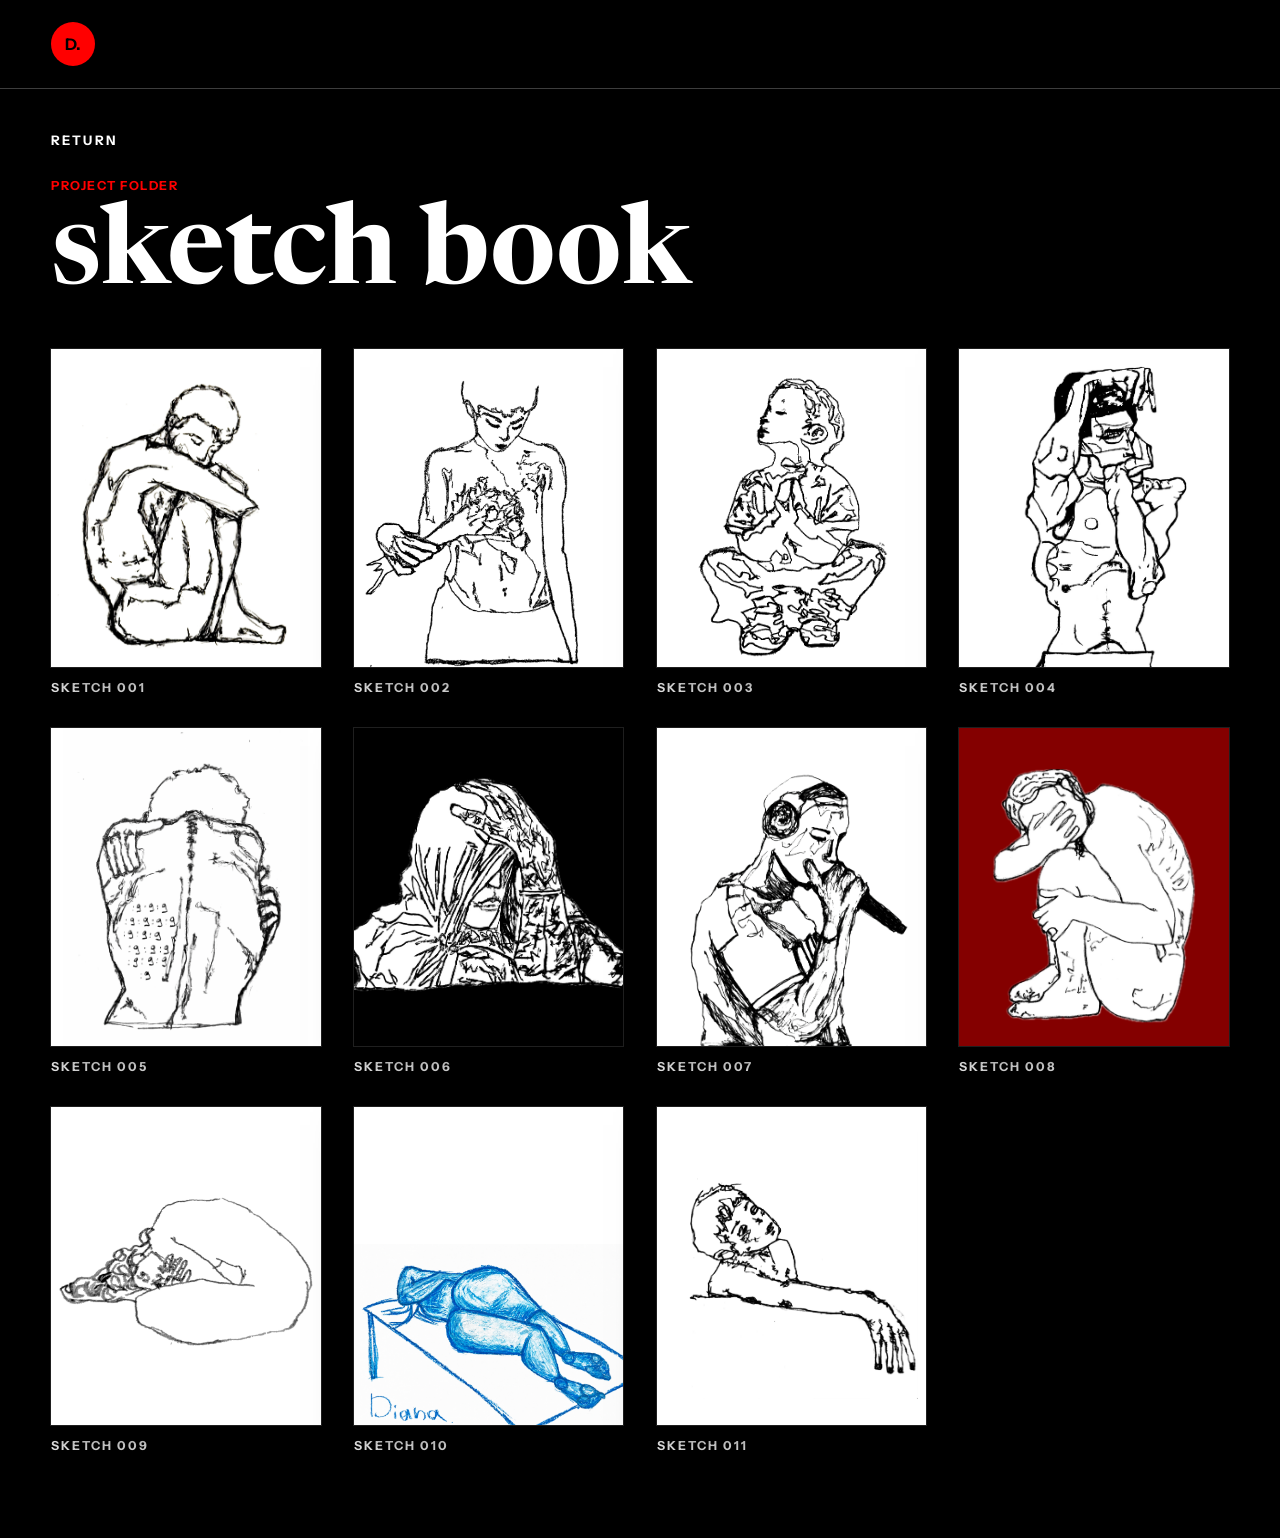
==== black-book-all.html @ 5c0d58f1 "Initial website" ====
<!doctype html>
<html lang="en">
  <head>
    <meta charset="UTF-8" />
    <meta name="viewport" content="width=device-width, initial-scale=1.0" />
    <title>sketch book view all | Diana Krieger</title>
    <link rel="preconnect" href="https://fonts.googleapis.com" />
    <link rel="preconnect" href="https://fonts.gstatic.com" crossorigin />
    <link
      href="https://fonts.googleapis.com/css2?family=Instrument+Sans:wght@400;500;600;700;800;900&family=Newsreader:opsz,wght@6..72,500;6..72,650&display=swap"
      rel="stylesheet"
    />
    <link rel="stylesheet" href="styles.css?v=20260827-sketch-011-centered" />
  </head>
  <body class="archive-page sketch-book-page sketch-book-all-page">
    <header class="site-header is-scrolled">
      <span class="brand" aria-label="Diana Krieger">D.</span>
      <nav class="site-nav" aria-label="Primary navigation">
        <a href="index.html#currently">Currently</a>
        <a href="index.html#work">Work Drop</a>
        <a href="index.html#contact">Based</a>
      </nav>
    </header>

    <main class="archive-main">
      <div class="archive-nav-row">
        <a class="back-link" href="black-book.html">Return</a>
      </div>
      <section class="archive-hero" aria-labelledby="archive-title">
        <p class="section-kicker">Project folder</p>
        <h1 id="archive-title">sketch book</h1>
      </section>

      <section class="studio-art-grid" aria-label="all sketch book artworks">
        <article class="studio-artwork mark-one">
          <span class="studio-piece">
            <img src="assets/sketch-01.png" alt="Sketch book artwork 01" />
          </span>
          <h2>sketch 001</h2>
        </article>
        <article class="studio-artwork mark-two">
          <span class="studio-piece">
            <img src="assets/sketch-02-clean.png" alt="Sketch book artwork 02" />
          </span>
          <h2>sketch 002</h2>
        </article>
        <article class="studio-artwork mark-three">
          <span class="studio-piece">
            <img src="assets/sketch-03-clean.png" alt="Sketch book artwork 03" />
          </span>
          <h2>sketch 003</h2>
        </article>
        <article class="studio-artwork mark-four">
          <span class="studio-piece">
            <img src="assets/sketch-07.jpg" alt="Sketch book artwork 04" />
          </span>
          <h2>sketch 004</h2>
        </article>
        <article class="studio-artwork mark-five">
          <span class="studio-piece">
            <img src="assets/sketch-05.png" alt="Sketch book artwork 05" />
          </span>
          <h2>sketch 005</h2>
        </article>
        <article class="studio-artwork mark-six">
          <span class="studio-piece">
            <img src="assets/sketch-06.jpg" alt="Sketch book artwork 06" />
          </span>
          <h2>sketch 006</h2>
        </article>
        <article class="studio-artwork mark-seven">
          <span class="studio-piece">
            <img src="assets/sketch-04.png" alt="Sketch book artwork 07" />
          </span>
          <h2>sketch 007</h2>
        </article>
        <article class="studio-artwork mark-eight">
          <span class="studio-piece">
            <img src="assets/sketch-08.jpg" alt="Sketch book artwork 08" />
          </span>
          <h2>sketch 008</h2>
        </article>
        <article class="studio-artwork mark-nine">
          <span class="studio-piece">
            <img src="assets/sketch-09-clean.png" alt="Sketch book artwork 09" />
          </span>
          <h2>sketch 009</h2>
        </article>
        <article class="studio-artwork mark-ten">
          <span class="studio-piece">
            <img src="assets/sketch-10-blue-figure.png" alt="Sketch book artwork 10" />
          </span>
          <h2>sketch 010</h2>
        </article>
        <article class="studio-artwork mark-eleven">
          <span class="studio-piece">
            <img src="assets/sketch-11.jpg" alt="Sketch book artwork 11" />
          </span>
          <h2>sketch 011</h2>
        </article>
      </section>
    </main>
    <script src="artwork-lock.js"></script>
  </body>
</html>
---- styles.css ----
:root {
  --ink: #050505;
  --muted: #6b6060;
  --paper: #ffffff;
  --surface: #ffffff;
  --line: rgba(5, 5, 5, 0.14);
  --red: #d71920;
  --red-dark: #65080b;
  --red-soft: #ffd6d8;
  --cream: #ffffff;
  --shadow: 0 24px 60px rgba(5, 5, 5, 0.16);
  color-scheme: light;
  font-family: "Instrument Sans", Arial, sans-serif;
}

* {
  box-sizing: border-box;
}

html {
  scroll-behavior: smooth;
}

body {
  margin: 0;
  background: var(--paper);
  color: var(--ink);
}

a {
  color: inherit;
  text-decoration: none;
}

.site-header {
  align-items: center;
  display: flex;
  justify-content: space-between;
  left: 0;
  padding: 22px clamp(18px, 4vw, 56px);
  position: fixed;
  right: 0;
  top: 0;
  transition: background 180ms ease, box-shadow 180ms ease;
  z-index: 20;
}

.site-header.is-scrolled {
  background: rgba(255, 255, 255, 0.92);
  box-shadow: 0 1px 0 var(--line);
  backdrop-filter: blur(18px);
}

.brand {
  align-items: center;
  background: var(--ink);
  border-radius: 50%;
  color: var(--surface);
  display: inline-flex;
  font-weight: 700;
  height: 44px;
  justify-content: center;
  letter-spacing: 0;
  width: 44px;
}

.site-nav {
  align-items: center;
  display: flex;
  gap: clamp(16px, 3vw, 32px);
  font-size: 0.94rem;
  font-weight: 600;
}

.site-nav a {
  opacity: 0.82;
}

.site-nav a:active {
  opacity: 1;
}

@media (hover: hover) and (pointer: fine) {
  .site-nav a:hover {
    opacity: 1;
  }
}

.hero {
  align-items: end;
  display: grid;
  min-height: min(760px, 92vh);
  overflow: hidden;
  padding: 118px clamp(18px, 4vw, 56px) 58px;
  position: relative;
}

.hero-picture,
.hero-image,
.hero-scrim {
  height: 100%;
  inset: 0;
  position: absolute;
  width: 100%;
}

.hero-picture {
  display: block;
  overflow: hidden;
}

.hero-image {
  filter: grayscale(1) sepia(0.45) saturate(4) hue-rotate(315deg) brightness(0.82) contrast(1.22);
  object-fit: cover;
  object-position: center center;
}

.hero-scrim {
  background:
    linear-gradient(180deg, rgba(215, 25, 32, 0.12), rgba(101, 8, 11, 0.42) 62%, rgba(5, 5, 5, 0.68)),
    radial-gradient(circle at 50% 44%, rgba(255, 255, 255, 0.04) 0 18%, rgba(0, 0, 0, 0.2) 72%);
}

.hero-content {
  color: var(--surface);
  max-width: min(100%, 1220px);
  position: relative;
  text-align: left;
  text-shadow: 0 4px 0 rgba(5, 5, 5, 0.2), 0 18px 44px rgba(0, 0, 0, 0.32);
  z-index: 2;
}

.eyebrow,
.section-kicker {
  color: var(--red);
  font-size: 0.78rem;
  font-weight: 700;
  letter-spacing: 0.12em;
  margin: 0 0 14px;
  text-transform: uppercase;
}

.hero .eyebrow {
  color: rgba(255, 255, 255, 0.94);
  font-family: "Bodoni Moda", "Newsreader", Georgia, serif;
  font-size: clamp(1.1rem, 2.8vw, 2.8rem);
  font-weight: 700;
  letter-spacing: 0.34em;
  margin-bottom: clamp(12px, 2vw, 26px);
  text-transform: lowercase;
}

h1,
h2,
h3,
p {
  margin-top: 0;
}

h1,
h2 {
  font-family: "Newsreader", Georgia, serif;
  font-weight: 650;
  letter-spacing: 0;
}

h1 {
  font-size: clamp(4rem, 11vw, 9.6rem);
  line-height: 0.86;
  margin-bottom: 28px;
  max-width: 860px;
}

.hero h1 {
  color: #fff;
  font-family: "Great Vibes", "Newsreader", Georgia, serif;
  font-size: clamp(5.8rem, 15vw, 15rem);
  font-weight: 400;
  letter-spacing: 0;
  line-height: 0.72;
  margin: 0 0 18px;
  max-width: none;
}

h2 {
  font-size: clamp(2.2rem, 5vw, 5.1rem);
  line-height: 1.08;
  margin-bottom: 0;
}

h3 {
  font-size: 1.45rem;
  letter-spacing: 0;
  margin-bottom: 18px;
}

.hero-copy {
  color: rgba(255, 255, 255, 0.92);
  font-family: "Bodoni Moda", "Newsreader", Georgia, serif;
  font-size: clamp(1.02rem, 1.65vw, 1.48rem);
  font-weight: 600;
  letter-spacing: 0.08em;
  line-height: 1.5;
  margin: 0;
  max-width: none;
  white-space: nowrap;
}

.hero-actions,
.contact-links {
  display: flex;
  flex-wrap: wrap;
  gap: 12px;
  margin-top: 30px;
}

.hero-actions {
  justify-content: flex-start;
}

.button,
.contact-links a {
  align-items: center;
  border: 1px solid currentColor;
  border-radius: 999px;
  display: inline-flex;
  font-weight: 700;
  justify-content: center;
  min-height: 48px;
  padding: 0 22px;
}

.button.primary {
  background: var(--surface);
  border-color: var(--surface);
  color: var(--ink);
}

.button.secondary {
  color: var(--surface);
}

.hero .button {
  background: rgba(255, 255, 255, 0.14);
  backdrop-filter: blur(8px);
  border-color: rgba(255, 255, 255, 0.76);
  color: #fff;
  font-family: "Bodoni Moda", "Newsreader", Georgia, serif;
  font-weight: 700;
  letter-spacing: 0.08em;
}

.hero .button.primary {
  background: rgba(255, 255, 255, 0.86);
  border-color: rgba(255, 255, 255, 0.9);
  color: var(--ink);
}

.intro,
.section,
.contact {
  padding: clamp(72px, 10vw, 132px) clamp(18px, 4vw, 56px);
}

.intro {
  align-items: start;
  background: linear-gradient(180deg, var(--paper), var(--surface));
  display: grid;
  gap: 38px;
  grid-template-columns: minmax(0, 1.2fr) minmax(260px, 0.8fr);
}

.intro p:last-child,
.contact p {
  color: var(--muted);
  font-size: 1.08rem;
  line-height: 1.75;
}

.section-heading {
  display: grid;
  gap: 22px;
  margin-bottom: 44px;
  max-width: 940px;
}

#work .section-heading {
  max-width: 1180px;
}

.folder-grid {
  display: grid;
  gap: clamp(28px, 4vw, 56px);
  grid-template-columns: repeat(3, minmax(0, 1fr));
  margin-inline: auto;
  max-width: 1140px;
}

.folder-project {
  align-items: center;
  color: var(--ink);
  display: flex;
  flex-direction: column;
  min-height: 330px;
  padding: 22px 8px;
  text-align: center;
}

.folder-stack {
  display: block;
  height: 230px;
  margin-bottom: 28px;
  max-width: 330px;
  position: relative;
  transform: rotate(-2deg);
  transition: transform 180ms ease;
  width: 100%;
}

.folder-project:hover .folder-stack {
  transform: translateY(-7px) rotate(-2deg) scale(1.02);
}

.paper {
  background:
    radial-gradient(circle at 22% 38%, transparent 0 8px, rgba(23, 21, 19, 0.14) 9px 10px, transparent 11px),
    radial-gradient(circle at 70% 28%, transparent 0 10px, rgba(23, 21, 19, 0.12) 11px 12px, transparent 13px),
    repeating-linear-gradient(157deg, transparent 0 13px, rgba(23, 21, 19, 0.18) 14px 15px),
    repeating-linear-gradient(15deg, transparent 0 30px, rgba(23, 21, 19, 0.1) 31px 32px),
    #e9e7e2;
  border: 1px solid rgba(23, 21, 19, 0.35);
  border-radius: 5px 5px 2px 2px;
  box-shadow: 0 8px 18px rgba(23, 21, 19, 0.26);
  height: 88px;
  left: 56px;
  position: absolute;
  top: 8px;
  width: 190px;
}

.paper-one {
  transform: rotate(-8deg);
}

.paper-two {
  left: 108px;
  top: 18px;
  transform: rotate(7deg);
}

.folder-body {
  background:
    radial-gradient(circle at 18% 52%, rgba(255, 255, 255, 0.14) 0 1px, transparent 2px 100%),
    radial-gradient(circle at 82% 22%, rgba(255, 255, 255, 0.12) 0 1px, transparent 2px 100%),
    linear-gradient(145deg, rgba(255, 255, 255, 0.2), transparent 24%),
    linear-gradient(180deg, rgba(255, 255, 255, 0.09), rgba(0, 0, 0, 0.36)),
    #1d1c1c;
  border: 1px solid rgba(255, 255, 255, 0.18);
  border-radius: 21px 21px 8px 8px;
  bottom: 0;
  box-shadow:
    inset 0 2px 0 rgba(255, 255, 255, 0.26),
    inset 0 -22px 34px rgba(0, 0, 0, 0.34),
    0 22px 38px rgba(23, 21, 19, 0.38);
  color: rgba(255, 255, 255, 0.92);
  display: block;
  height: 168px;
  left: 50%;
  overflow: hidden;
  position: absolute;
  transform: translateX(-50%);
  width: min(300px, 92%);
}

.folder-body::after {
  background:
    repeating-linear-gradient(118deg, transparent 0 17px, rgba(255, 255, 255, 0.12) 18px 20px, transparent 21px 32px),
    repeating-linear-gradient(22deg, transparent 0 24px, rgba(0, 0, 0, 0.26) 25px 28px, transparent 29px 39px);
  content: "";
  inset: 0;
  opacity: 0.78;
  position: absolute;
}

.folder-tab {
  background: #0a0a0a;
  border-radius: 18px 18px 0 0;
  color: rgba(255, 255, 255, 0.82);
  font-size: 0.72rem;
  font-weight: 800;
  left: 8px;
  padding: 8px 20px 12px;
  position: absolute;
  top: -1px;
  z-index: 2;
}

.folder-size {
  color: rgba(255, 255, 255, 0.9);
  font-size: 2.25rem;
  font-weight: 900;
  left: 17px;
  position: absolute;
  top: 40px;
  z-index: 2;
}

.folder-title {
  color: rgba(255, 255, 255, 0.78);
  font-size: 0.86rem;
  font-weight: 900;
  left: 50%;
  line-height: 1.3;
  position: absolute;
  top: 76px;
  transform: translateX(-50%);
  z-index: 2;
}

.scribble {
  color: rgba(255, 255, 255, 0.78);
  font-family: "Instrument Sans", Arial, sans-serif;
  font-size: 1.35rem;
  font-style: italic;
  font-weight: 900;
  letter-spacing: 0;
  position: absolute;
  text-shadow:
    1px 0 0 rgba(255, 255, 255, 0.5),
    -1px 0 0 rgba(0, 0, 0, 0.65),
    0 2px 0 rgba(0, 0, 0, 0.55);
  text-transform: uppercase;
  z-index: 2;
}

.s1 {
  font-size: 1.8rem;
  left: 12px;
  top: 78px;
  transform: rotate(-18deg) skewX(-8deg);
}

.s2 {
  right: 9px;
  top: 43px;
  transform: rotate(13deg) skewX(-12deg);
}

.s3 {
  bottom: 15px;
  font-size: 1.65rem;
  left: 94px;
  transform: rotate(-8deg) skewX(-11deg);
}

.tag-stroke {
  background: rgba(255, 255, 255, 0.72);
  border-radius: 999px;
  box-shadow:
    0 0 0 1px rgba(0, 0, 0, 0.18),
    0 1px 0 rgba(0, 0, 0, 0.45);
  height: 3px;
  position: absolute;
  transform-origin: left center;
  z-index: 2;
}

.t1 {
  left: 20px;
  top: 122px;
  transform: rotate(-23deg);
  width: 112px;
}

.t2 {
  left: 33px;
  top: 138px;
  transform: rotate(-12deg);
  width: 86px;
}

.t3 {
  right: 18px;
  top: 92px;
  transform: rotate(21deg);
  width: 118px;
}

.t4 {
  right: 30px;
  top: 112px;
  transform: rotate(9deg);
  width: 74px;
}

.folder-name {
  color: rgba(23, 21, 19, 0.48);
  font-size: 0.92rem;
  font-weight: 800;
  letter-spacing: 0.26em;
  text-shadow: 0 1px 0 rgba(255, 250, 243, 0.45);
}

.field-notes .folder-body {
  background:
    radial-gradient(circle at 18% 52%, rgba(255, 255, 255, 0.14) 0 1px, transparent 2px 100%),
    radial-gradient(circle at 82% 22%, rgba(255, 255, 255, 0.12) 0 1px, transparent 2px 100%),
    linear-gradient(145deg, rgba(255, 255, 255, 0.18), transparent 24%),
    linear-gradient(180deg, rgba(255, 255, 255, 0.09), rgba(0, 0, 0, 0.36)),
    #252525;
}

.studio-archive .folder-body {
  background:
    radial-gradient(circle at 18% 52%, rgba(255, 255, 255, 0.14) 0 1px, transparent 2px 100%),
    radial-gradient(circle at 82% 22%, rgba(255, 255, 255, 0.12) 0 1px, transparent 2px 100%),
    linear-gradient(145deg, rgba(255, 255, 255, 0.18), transparent 24%),
    linear-gradient(180deg, rgba(255, 255, 255, 0.09), rgba(0, 0, 0, 0.36)),
    #191919;
}

.field-notes .folder-stack {
  transform: rotate(1deg);
}

.field-notes:hover .folder-stack {
  transform: translateY(-7px) rotate(1deg) scale(1.02);
}

.studio-archive .folder-stack {
  transform: rotate(-3deg);
}

.studio-archive:hover .folder-stack {
  transform: translateY(-7px) rotate(-3deg) scale(1.02);
}

.archive-page {
  background:
    radial-gradient(circle at 16% 8%, rgba(255, 255, 255, 0.08), transparent 22%),
    repeating-linear-gradient(115deg, transparent 0 34px, rgba(23, 21, 19, 0.08) 35px 36px),
    #10100f;
  color: var(--surface);
}

.archive-page .site-header.is-scrolled {
  background: rgba(16, 16, 15, 0.9);
  box-shadow: 0 1px 0 rgba(255, 255, 255, 0.12);
}

.archive-page .site-nav {
  color: var(--surface);
}

.archive-main {
  padding: 132px clamp(18px, 4vw, 56px) 86px;
}

.back-link {
  color: rgba(255, 250, 243, 0.62);
  display: inline-flex;
  font-size: 0.82rem;
  font-weight: 800;
  letter-spacing: 0.16em;
  margin-bottom: 42px;
  text-transform: uppercase;
}

.back-link:hover {
  color: var(--surface);
}

.archive-nav-row {
  align-items: center;
  display: flex;
  gap: 24px;
  justify-content: space-between;
  margin-bottom: 42px;
}

.archive-nav-row .back-link {
  margin-bottom: 0;
}

.view-all-link {
  color: #ff0000;
}

.archive-hero {
  margin-bottom: clamp(46px, 7vw, 84px);
  max-width: none;
}

.archive-hero h1 {
  color: var(--surface);
  font-size: clamp(2.9rem, 8.7vw, 8.5rem);
  line-height: 0.9;
  margin-bottom: 26px;
  white-space: nowrap;
}

.archive-hero p:last-child {
  color: rgba(255, 250, 243, 0.68);
  font-size: clamp(1.08rem, 2vw, 1.35rem);
  line-height: 1.6;
  max-width: 650px;
}

.archive-page .archive-hero {
  margin-bottom: clamp(24px, 4vw, 42px);
}

.archive-page .archive-hero h1 {
  margin-bottom: 0;
}

.artwork-grid {
  display: grid;
  gap: clamp(26px, 4vw, 52px);
  grid-template-columns: repeat(4, minmax(0, 1fr));
}

.artwork-file {
  align-items: center;
  color: var(--surface);
  display: flex;
  flex-direction: column;
  min-height: 282px;
  text-align: center;
}

.artwork-paper,
.artwork-cover {
  display: block;
  position: absolute;
}

.artwork-file {
  position: relative;
}

.artwork-file::before {
  content: "";
  display: block;
  height: 205px;
  width: 100%;
}

.artwork-paper {
  background:
    radial-gradient(circle at 18% 42%, transparent 0 8px, rgba(23, 21, 19, 0.22) 9px 10px, transparent 11px),
    repeating-linear-gradient(142deg, transparent 0 12px, rgba(23, 21, 19, 0.22) 13px 14px),
    #dbd8d2;
  border: 1px solid rgba(255, 255, 255, 0.12);
  border-radius: 4px;
  height: 82px;
  left: 50%;
  top: 7px;
  transform: translateX(-50%) rotate(7deg);
  width: min(154px, 58%);
}

.artwork-cover {
  background:
    repeating-linear-gradient(128deg, transparent 0 16px, rgba(255, 255, 255, 0.12) 17px 19px, transparent 20px 31px),
    repeating-linear-gradient(24deg, transparent 0 22px, rgba(0, 0, 0, 0.28) 23px 25px, transparent 26px 38px),
    linear-gradient(145deg, rgba(255, 255, 255, 0.18), transparent 26%),
    #202020;
  border: 1px solid rgba(255, 255, 255, 0.18);
  border-radius: 17px 17px 7px 7px;
  box-shadow:
    inset 0 2px 0 rgba(255, 255, 255, 0.2),
    0 18px 34px rgba(0, 0, 0, 0.34);
  height: 152px;
  left: 50%;
  overflow: hidden;
  top: 48px;
  transform: translateX(-50%) rotate(-2deg);
  transition: transform 180ms ease;
  width: min(230px, 86%);
}

.artwork-file:hover .artwork-cover {
  transform: translateX(-50%) translateY(-6px) rotate(-2deg);
}

.file-code {
  color: rgba(255, 255, 255, 0.84);
  font-size: 1.55rem;
  font-weight: 900;
  left: 16px;
  position: absolute;
  top: 17px;
}

.file-title {
  color: rgba(255, 255, 255, 0.72);
  font-size: 0.8rem;
  font-weight: 900;
  left: 50%;
  line-height: 1.25;
  position: absolute;
  top: 60px;
  transform: translateX(-50%);
}

.mini-tag {
  color: rgba(255, 255, 255, 0.76);
  font-size: 1.28rem;
  font-style: italic;
  font-weight: 900;
  position: absolute;
  text-shadow:
    1px 0 0 rgba(255, 255, 255, 0.42),
    -1px 0 0 rgba(0, 0, 0, 0.62);
}

.mt1 {
  bottom: 24px;
  left: 14px;
  transform: rotate(-17deg) skewX(-10deg);
}

.mt2 {
  right: 16px;
  top: 42px;
  transform: rotate(14deg) skewX(-8deg);
}

.artwork-cover::after {
  background:
    linear-gradient(18deg, transparent 44%, rgba(255, 255, 255, 0.72) 45% 47%, transparent 48%),
    linear-gradient(166deg, transparent 48%, rgba(255, 255, 255, 0.65) 49% 51%, transparent 52%);
  content: "";
  inset: 0;
  position: absolute;
}

.artwork-name {
  color: rgba(255, 250, 243, 0.48);
  font-size: 0.78rem;
  font-weight: 900;
  letter-spacing: 0.22em;
  margin-top: 18px;
}

.thought-board {
  display: grid;
  gap: clamp(22px, 3vw, 34px);
  grid-template-columns: minmax(0, 1.08fr) minmax(0, 0.92fr);
}

.thought-note {
  background:
    linear-gradient(90deg, rgba(23, 21, 19, 0.12) 1px, transparent 1px) 32px 0 / 32px 100%,
    repeating-linear-gradient(180deg, transparent 0 33px, rgba(23, 21, 19, 0.13) 34px 35px),
    radial-gradient(circle at 14% 18%, rgba(23, 21, 19, 0.12) 0 3px, transparent 4px),
    #e4e0d7;
  border: 1px solid rgba(255, 255, 255, 0.14);
  border-radius: 5px;
  box-shadow: 0 22px 44px rgba(0, 0, 0, 0.24);
  color: #171513;
  min-height: 260px;
  overflow: hidden;
  padding: clamp(26px, 4vw, 44px);
  position: relative;
  transform: rotate(-1deg);
}

.thought-note:nth-child(2) {
  transform: rotate(1.5deg);
}

.thought-note:nth-child(3) {
  grid-column: 1 / -1;
  min-height: 220px;
  transform: rotate(-0.4deg);
}

.thought-note::before,
.thought-note::after {
  content: "";
  pointer-events: none;
  position: absolute;
}

.thought-note::before {
  background:
    linear-gradient(21deg, transparent 45%, rgba(23, 21, 19, 0.52) 46% 48%, transparent 49%),
    linear-gradient(155deg, transparent 50%, rgba(23, 21, 19, 0.42) 51% 53%, transparent 54%);
  inset: 0;
  opacity: 0.52;
}

.thought-note::after {
  border: 2px solid rgba(23, 21, 19, 0.58);
  border-bottom-color: transparent;
  border-left-color: transparent;
  border-radius: 50%;
  height: 74px;
  right: 24px;
  top: 22px;
  transform: rotate(-18deg);
  width: 120px;
}

.thought-note.is-torn {
  clip-path: polygon(0 0, 100% 0, 98% 17%, 100% 31%, 97% 48%, 100% 66%, 98% 100%, 0 100%);
}

.thought-date,
.thought-tag {
  display: inline-block;
  font-size: 0.72rem;
  font-weight: 900;
  letter-spacing: 0.16em;
  position: relative;
  text-transform: uppercase;
  z-index: 1;
}

.thought-date {
  color: rgba(23, 21, 19, 0.58);
  margin-bottom: 22px;
}

.thought-note h2 {
  font-family: "Newsreader", Georgia, serif;
  font-size: clamp(2rem, 4vw, 4rem);
  line-height: 0.94;
  margin: 0 0 20px;
  max-width: 780px;
  position: relative;
  z-index: 1;
}

.thought-note p {
  color: rgba(23, 21, 19, 0.72);
  font-size: clamp(1rem, 1.8vw, 1.2rem);
  line-height: 1.65;
  margin: 0;
  max-width: 620px;
  position: relative;
  z-index: 1;
}

.thought-tag {
  bottom: 24px;
  color: rgba(23, 21, 19, 0.82);
  font-style: italic;
  position: absolute;
  right: 28px;
  transform: rotate(-9deg) skewX(-8deg);
}

.contact p {
  max-width: 700px;
}

.notes-section {
  padding-bottom: 70px;
}

.notes-list {
  border-top: 1px solid var(--line);
}

.note-link {
  align-items: center;
  border-bottom: 1px solid var(--line);
  display: flex;
  gap: 18px;
  justify-content: space-between;
  min-height: 86px;
  padding: 22px 0;
}

.note-link span {
  font-family: "Newsreader", Georgia, serif;
  font-size: clamp(1.45rem, 3vw, 2.6rem);
  font-weight: 500;
  position: relative;
}

.note-link span::after {
  background: currentColor;
  content: "";
  height: 0.08em;
  left: 0;
  opacity: 0.78;
  position: absolute;
  right: 0;
  top: 54%;
  transform: translateY(-50%);
}

.note-link time {
  color: var(--muted);
  white-space: nowrap;
}

.contact {
  background:
    linear-gradient(135deg, rgba(215, 25, 32, 0.24), var(--ink) 42%),
    var(--ink);
  color: var(--surface);
}

.contact .section-kicker,
.contact p {
  color: var(--red-soft);
}

.contact-links a:hover,
.button:hover {
  transform: translateY(-1px);
}

.site-footer {
  align-items: center;
  background: var(--ink);
  border-top: 1px solid rgba(255, 250, 243, 0.2);
  color: var(--surface);
  display: flex;
  justify-content: space-between;
  padding: 28px clamp(18px, 4vw, 56px);
}

.site-footer p {
  margin: 0;
}

.site-footer a {
  color: var(--red-soft);
  font-weight: 700;
}

@media (max-width: 820px) {
  :root {
    --mobile-folder-spacing: clamp(38px, 8vw, 54px);
  }

  .site-header {
    padding: 16px 18px;
  }

  .site-nav {
    gap: 14px;
    font-size: 0.86rem;
  }

  .hero {
    min-height: 88svh;
    padding: 112px 18px 38px;
  }

  .hero-scrim {
    background:
      linear-gradient(180deg, rgba(215, 25, 32, 0.1), rgba(101, 8, 11, 0.38) 58%, rgba(5, 5, 5, 0.72)),
      radial-gradient(circle at 50% 42%, rgba(255, 255, 255, 0.08) 0 18%, rgba(0, 0, 0, 0.24) 76%);
  }

  .hero .eyebrow {
    letter-spacing: 0.22em;
  }

  .hero h1 {
    font-size: clamp(5rem, 20vw, 8.5rem);
  }

  .intro,
  .folder-grid {
    grid-template-columns: 1fr;
  }

  .folder-project {
    min-height: 300px;
  }

  .archive-main {
    padding-top: 112px;
  }

  .artwork-grid {
    grid-template-columns: repeat(2, minmax(0, 1fr));
  }

  .thought-board {
    grid-template-columns: 1fr;
  }

  .thought-note:nth-child(3) {
    grid-column: auto;
  }
}

@media (max-width: 560px) {
  .brand {
    height: 40px;
    width: 40px;
  }

  .site-nav {
    background: rgba(255, 255, 255, 0.94);
    border: 1px solid var(--line);
    border-radius: 999px;
    box-shadow: 0 10px 28px rgba(23, 21, 19, 0.12);
    color: var(--ink);
    gap: 10px;
    padding: 10px 12px;
  }

  .site-nav a {
    font-size: 0.8rem;
  }

  h1 {
    font-size: 4rem;
  }

  .hero h1 {
    font-size: clamp(4.5rem, 22vw, 7.2rem);
    line-height: 0.78;
  }

  .hero-copy {
    font-size: 0.98rem;
    letter-spacing: 0.04em;
    white-space: normal;
  }

  h2 {
    font-size: 2.35rem;
  }

  .note-link,
  .site-footer {
    align-items: flex-start;
    flex-direction: column;
  }

  .note-link time {
    white-space: normal;
  }

  .archive-hero h1 {
    font-size: clamp(2.7rem, 12vw, 4.2rem);
  }

  .artwork-grid {
    grid-template-columns: 1fr;
  }
}

/* Strict black / red / white palette */
body {
  background: #000;
  color: #fff;
}

.site-header.is-scrolled,
.archive-page .site-header.is-scrolled {
  background: rgba(0, 0, 0, 0.92);
  box-shadow: 0 1px 0 rgba(255, 255, 255, 0.24);
}

.brand {
  background: #ff0000;
  color: #000;
}

.site-nav,
.archive-page .site-nav {
  color: #fff;
}

.archive-page .site-nav {
  display: none;
}

.hero {
  background: #000;
}

.hero-image {
  filter: none;
  object-position: center center;
}

.hero-scrim {
  background:
    linear-gradient(90deg, rgba(0, 0, 0, 0.9), rgba(0, 0, 0, 0.64) 28%, rgba(0, 0, 0, 0.04) 54%, rgba(0, 0, 0, 0.2)),
    linear-gradient(0deg, rgba(0, 0, 0, 0.5), transparent 48%);
}

.eyebrow,
.section-kicker {
  color: #ff0000;
}

.hero .eyebrow,
.hero h1,
.hero-copy,
.archive-hero h1,
.archive-hero p:last-child,
.back-link,
.artwork-file,
.contact,
.site-footer {
  color: #fff;
}

.hero .button,
.button.primary,
.contact-links a {
  background: #ff0000;
  border-color: #ff0000;
  color: #fff;
}

.button.secondary {
  background: #000;
  border-color: #fff;
  color: #fff;
}

.intro,
.section,
.notes-section {
  background: #000;
  color: #fff;
}

.intro p:last-child,
.contact p,
.note-link time {
  color: rgba(255, 255, 255, 0.72);
}

.intro p:last-child {
  margin-top: 22px;
}

.folder-project,
.folder-name,
.note-link span {
  color: #fff;
}

.folder-body,
.field-notes .folder-body,
.studio-archive .folder-body,
.artwork-cover {
  background:
    repeating-linear-gradient(128deg, transparent 0 18px, rgba(255, 255, 255, 0.14) 19px 21px, transparent 22px 34px),
    linear-gradient(180deg, rgba(255, 255, 255, 0.08), rgba(0, 0, 0, 0.28)),
    #ff0000;
  border-color: rgba(255, 255, 255, 0.34);
}

.folder-tab {
  background: #000;
  color: #fff;
}

.paper,
.artwork-paper,
.thought-note {
  background:
    repeating-linear-gradient(180deg, transparent 0 33px, rgba(0, 0, 0, 0.12) 34px 35px),
    #fff;
  border-color: rgba(255, 255, 255, 0.5);
  color: #000;
}

.thought-date,
.thought-note h2,
.thought-note p,
.thought-tag {
  color: #000;
}

.thought-note::before {
  background:
    linear-gradient(21deg, transparent 45%, rgba(0, 0, 0, 0.52) 46% 48%, transparent 49%),
    linear-gradient(155deg, transparent 50%, rgba(0, 0, 0, 0.42) 51% 53%, transparent 54%);
}

.thought-note::after {
  border-color: #ff0000;
  border-bottom-color: transparent;
  border-left-color: transparent;
}

.archive-page {
  background: #000;
  color: #fff;
}

.site-footer a {
  color: #ff0000;
}

.contact {
  background: #ff0000;
  min-height: 68svh;
  overflow: hidden;
  position: relative;
}

.contact .section-kicker,
.contact p,
.contact-links a {
  color: #fff;
}

.contact-stickers {
  position: absolute;
  left: 50%;
  top: 35%;
  transform: translate(-50%, -50%);
  width: clamp(520px, 54vw, 960px);
}

.contact-sticker {
  display: block;
  filter: drop-shadow(0 18px 24px rgba(0, 0, 0, 0.24));
  height: auto;
  width: 100%;
}

.site-footer {
  background: #000;
  border-top-color: rgba(255, 255, 255, 0.24);
}

@media (max-width: 560px) {
  .site-nav {
    background: rgba(0, 0, 0, 0.92);
    border-color: rgba(255, 255, 255, 0.24);
    color: #fff;
  }
}

/* Clean blue folder icons */
.folder-project {
  min-height: 292px;
}

.folder-stack {
  height: 170px;
  margin-bottom: 24px;
  max-width: 250px;
  transform: none;
}

.folder-project:hover .folder-stack,
.field-notes:hover .folder-stack,
.studio-archive:hover .folder-stack {
  transform: translateY(-6px) scale(1.03);
}

.field-notes .folder-stack,
.studio-archive .folder-stack {
  transform: none;
}

.paper,
.paper-one,
.paper-two,
.folder-size,
.folder-title,
.scribble,
.tag-stroke {
  display: none;
}

.folder-body {
  background:
    linear-gradient(180deg, rgba(255, 255, 255, 0.86) 0 3px, rgba(255, 255, 255, 0.42) 4px, transparent 22px),
    linear-gradient(180deg, #62c9f5 0%, #40adde 100%);
  border: 2px solid rgba(255, 255, 255, 0.88);
  border-radius: 14px 14px 18px 18px;
  box-shadow:
    inset 0 20px 20px rgba(255, 255, 255, 0.16),
    inset 0 -1px 0 rgba(0, 0, 0, 0.12),
    0 16px 28px rgba(0, 0, 0, 0.32);
  height: 130px;
  left: 50%;
  overflow: visible;
  top: 40px;
  transform: translateX(-50%);
  width: 214px;
}

.field-notes .folder-body,
.studio-archive .folder-body {
  background:
    linear-gradient(180deg, rgba(255, 255, 255, 0.86) 0 3px, rgba(255, 255, 255, 0.42) 4px, transparent 22px),
    linear-gradient(180deg, #62c9f5 0%, #40adde 100%);
  border-color: rgba(255, 255, 255, 0.88);
}

.folder-body::before {
  background: #62c9f5;
  border-radius: 15px 15px 0 0;
  content: "";
  height: 46px;
  left: -2px;
  position: absolute;
  top: -42px;
  width: 78px;
  z-index: -1;
}

.folder-body::after {
  background:
    linear-gradient(180deg, rgba(255, 255, 255, 0.92) 0 3px, rgba(255, 255, 255, 0.4) 4px, transparent 22px),
    linear-gradient(180deg, #62c9f5 0%, #40adde 100%);
  border-radius: 13px 13px 17px 17px;
  content: "";
  inset: 0;
  opacity: 1;
  position: absolute;
}

.folder-tab {
  background: transparent;
  color: transparent;
  padding: 0;
}

.folder-name {
  color: #fff;
  letter-spacing: 0.18em;
  text-shadow: none;
}

.artwork-file::before {
  height: 170px;
}

.artwork-paper,
.file-code,
.file-title,
.mini-tag {
  display: none;
}

.artwork-cover {
  background:
    linear-gradient(180deg, rgba(255, 255, 255, 0.86) 0 3px, rgba(255, 255, 255, 0.42) 4px, transparent 18px),
    linear-gradient(180deg, #62c9f5 0%, #40adde 100%);
  border: 2px solid rgba(255, 255, 255, 0.88);
  border-radius: 12px 12px 15px 15px;
  box-shadow:
    inset 0 2px 0 rgba(255, 255, 255, 0.42),
    0 14px 24px rgba(0, 0, 0, 0.3);
  height: 106px;
  overflow: visible;
  top: 45px;
  transform: translateX(-50%);
  width: min(168px, 76%);
}

.artwork-cover::before {
  background: #62c9f5;
  border-radius: 12px 12px 0 0;
  content: "";
  height: 36px;
  left: -2px;
  position: absolute;
  top: -33px;
  width: 60px;
  z-index: -1;
}

.artwork-cover::after {
  background:
    linear-gradient(180deg, rgba(255, 255, 255, 0.92) 0 3px, rgba(255, 255, 255, 0.4) 4px, transparent 18px),
    linear-gradient(180deg, #62c9f5 0%, #40adde 100%);
  border-radius: 11px 11px 14px 14px;
  inset: 0;
}

.artwork-file:hover .artwork-cover {
  transform: translateX(-50%) translateY(-6px);
}

/* Compact folder icon correction */
.folder-project {
  min-height: 218px;
}

.folder-stack {
  height: 118px;
  margin-bottom: 20px;
  max-width: 150px;
}

.folder-body {
  background: url("assets/macos-folder.svg") center / contain no-repeat;
  border: 0;
  border-radius: 0;
  box-shadow: none;
  height: 92px;
  top: 18px;
  width: 134px;
}

.field-notes .folder-body,
.studio-archive .folder-body {
  background: url("assets/macos-folder.svg") center / contain no-repeat;
  border: 0;
}

.folder-body::before,
.folder-body::after {
  display: none;
}

.folder-name {
  font-size: 1.08rem;
  letter-spacing: 0.16em;
}

.artwork-file {
  min-height: 178px;
}

.artwork-file::before {
  height: 124px;
}

.artwork-cover {
  background: url("assets/macos-folder.svg") center / contain no-repeat;
  border: 0;
  border-radius: 0;
  box-shadow: none;
  height: 92px;
  top: 20px;
  width: 134px;
}

.artwork-cover::before,
.artwork-cover::after {
  display: none;
}

/* Studio archive artworks */
.studio-art-grid {
  display: grid;
  gap: clamp(18px, 2.6vw, 34px);
  grid-template-columns: repeat(4, minmax(0, 1fr));
}

.studio-artwork {
  color: #fff;
}

.studio-piece {
  aspect-ratio: 1 / 1.18;
  background: #fff;
  border: 2px solid rgba(255, 255, 255, 0.82);
  box-shadow:
    inset 0 0 0 1px rgba(0, 0, 0, 0.08),
    0 16px 32px rgba(0, 0, 0, 0.42);
  display: block;
  overflow: hidden;
  position: relative;
}

.studio-piece img {
  display: block;
  height: 100%;
  object-fit: contain;
  pointer-events: none;
  user-select: none;
  -webkit-user-drag: none;
  width: 100%;
}

.studio-archive-page .mark-one .studio-piece {
  aspect-ratio: 1712 / 2200;
  border: 0;
}

.studio-archive-page .mark-one .studio-piece img {
  height: 100%;
  object-fit: cover;
  object-position: center center;
  transform: scale(1.006);
  transform-origin: center center;
  width: 100%;
}

.studio-archive-page .mark-two .studio-piece {
  aspect-ratio: 2340 / 2307;
  border: 0;
}

.studio-archive-page .mark-two .studio-piece img {
  height: 100%;
  object-fit: cover;
  object-position: center center;
  transform: scale(1.006);
  transform-origin: center center;
  width: 100%;
}

.studio-archive-fixed-page {
  height: 100svh;
  overflow: hidden;
}

.studio-archive-fixed-page .archive-main {
  box-sizing: border-box;
  height: 100svh;
  overflow: hidden;
  padding-bottom: 24px;
  padding-top: 112px;
}

.studio-archive-fixed-page .archive-nav-row {
  margin-bottom: 22px;
}

.studio-archive-fixed-page .archive-hero {
  margin-bottom: 24px;
}

.studio-archive-fixed-page .archive-hero h1 {
  font-size: clamp(4.5rem, 7vw, 7rem);
}

.studio-archive-fixed-page .studio-art-grid {
  gap: clamp(18px, 2.6vw, 34px);
  grid-template-columns: repeat(4, minmax(0, 1fr));
  justify-content: stretch;
}

.field-notes-page .studio-piece {
  aspect-ratio: 2727 / 2138;
  background: #000;
  border: 0;
}

.field-notes-page .mark-one .studio-piece {
  aspect-ratio: 2727 / 2138;
}

.field-notes-page .mark-two .studio-piece {
  aspect-ratio: 3483 / 2291;
}

.field-notes-page .mark-three .studio-piece {
  aspect-ratio: 3456 / 2270;
}

.field-notes-page .mark-four .studio-piece {
  aspect-ratio: 1179 / 774;
}

.field-notes-page .mark-five .studio-piece {
  aspect-ratio: 1531 / 1027;
}

.field-notes-page .mark-five .studio-piece img {
  filter: brightness(0.92) contrast(0.98);
}

.field-notes-page .studio-piece img {
  display: block;
  height: 100%;
  object-fit: contain;
  object-position: center center;
  width: 100%;
}

.sketch-book-page .studio-piece {
  background: #fff;
  border: 0;
  box-shadow:
    0 0 0 1px rgba(255, 255, 255, 0.12),
    0 18px 36px rgba(0, 0, 0, 0.56);
}

.sketch-book-page .studio-piece img {
  object-fit: cover;
}

.sketch-book-page .mark-four .studio-piece img,
.sketch-book-page .mark-seven .studio-piece img {
  object-fit: contain;
  object-position: center bottom;
}

.sketch-book-page .mark-four .studio-piece img {
  object-position: 44% bottom;
  transform: scale(1.08);
  transform-origin: center bottom;
}

.sketch-book-page .mark-seven .studio-piece img {
  object-position: 44% bottom;
  transform: scale(1.08);
  transform-origin: center bottom;
}

.sketch-book-page .mark-one .studio-piece img {
  object-fit: contain;
  object-position: center 44%;
  transform: translateX(2%) scale(1.22);
  transform-origin: center center;
}

.sketch-book-page .mark-two .studio-piece img {
  object-fit: contain;
  object-position: center bottom;
  transform: scale(1.035);
  transform-origin: center bottom;
}

.sketch-book-page .mark-three .studio-piece img {
  object-fit: contain;
  object-position: center 32%;
  transform: scale(1.19);
  transform-origin: center center;
}

.sketch-book-page .mark-five .studio-piece img {
  object-fit: contain;
  object-position: center 48%;
  transform: scale(1.02);
  transform-origin: center center;
}

.sketch-book-page .mark-six .studio-piece {
  background: #000;
}

.sketch-book-page .mark-six .studio-piece img {
  object-fit: contain;
  object-position: center center;
}

.sketch-book-page .mark-nine .studio-piece {
  aspect-ratio: 1 / 1.18;
  background: #fff;
}

.sketch-book-page .mark-nine .studio-piece img {
  object-fit: contain;
  object-position: center center;
}

.sketch-book-page .mark-ten .studio-piece {
  aspect-ratio: 1 / 1.18;
  background: #fff;
}

.sketch-book-page .mark-ten .studio-piece img {
  object-fit: contain;
  object-position: center center;
}

.sketch-book-page .mark-eleven .studio-piece img {
  object-fit: contain;
  object-position: center center;
  transform: translateX(-3%);
}

.sketch-book-viewer-page {
  overflow: hidden;
}

.sketch-book-viewer-page .archive-main {
  box-sizing: border-box;
  display: flex;
  flex-direction: column;
  height: 100svh;
  overflow: hidden;
  padding-bottom: 22px;
}

.sketch-book-viewer-page .archive-nav-row {
  margin-bottom: clamp(20px, 2.4vw, 30px);
}

.sketch-book-all-page .archive-nav-row {
  margin-bottom: clamp(20px, 2.4vw, 30px);
}

.sketch-book-viewer-page .archive-hero {
  margin-bottom: clamp(16px, 2.4vw, 28px);
}

.sketch-carousel {
  align-items: center;
  display: flex;
  flex: 1;
  gap: clamp(28px, 6vw, 96px);
  margin-inline: calc(clamp(18px, 4vw, 56px) * -1);
  overflow-x: auto;
  overflow-y: hidden;
  overscroll-behavior-inline: contain;
  padding: 0 clamp(18px, 4vw, 56px) 24px;
  scroll-padding-inline: clamp(18px, 4vw, 56px);
  scroll-snap-type: x mandatory;
}

.sketch-carousel .sketch-slide {
  align-items: center;
  display: flex;
  flex: 0 0 100%;
  flex-direction: column;
  scroll-snap-align: center;
}

.sketch-carousel .studio-piece {
  width: min(46vw, 39svh, 520px);
}

.sketch-carousel .studio-artwork h2 {
  width: min(46vw, 39svh, 520px);
}

.field-notes-page.sketch-book-viewer-page .sketch-carousel .studio-piece,
.field-notes-page.sketch-book-viewer-page .sketch-carousel .studio-artwork h2 {
  width: min(64vw, 52svh, 820px);
}

.studio-archive-page.sketch-book-viewer-page .sketch-carousel .studio-piece,
.studio-archive-page.sketch-book-viewer-page .sketch-carousel .studio-artwork h2 {
  width: min(42vw, 35svh, 480px);
}

.sketch-carousel::-webkit-scrollbar {
  height: 8px;
}

.sketch-carousel::-webkit-scrollbar-track {
  background: rgba(255, 255, 255, 0.08);
}

.sketch-carousel::-webkit-scrollbar-thumb {
  background: rgba(255, 255, 255, 0.32);
  border-radius: 999px;
}

.studio-piece::before,
.studio-piece::after {
  display: none;
}

.studio-artwork h2 {
  color: #fff;
  font-family: "Instrument Sans", Arial, sans-serif;
  font-size: 0.78rem;
  font-weight: 900;
  letter-spacing: 0.16em;
  margin: 14px 0 0;
  text-transform: uppercase;
}

@media (max-width: 820px) {
  .sketch-carousel .studio-piece,
  .sketch-carousel .studio-artwork h2 {
    width: min(68vw, 44svh, 420px);
  }

  .field-notes-page.sketch-book-viewer-page .sketch-carousel .studio-piece,
  .field-notes-page.sketch-book-viewer-page .sketch-carousel .studio-artwork h2 {
    width: min(86vw, 44svh, 640px);
  }

  .studio-archive-page.sketch-book-viewer-page .sketch-carousel .studio-piece,
  .studio-archive-page.sketch-book-viewer-page .sketch-carousel .studio-artwork h2 {
    width: min(62vw, 42svh, 380px);
  }

  .studio-art-grid {
    grid-template-columns: repeat(2, minmax(0, 1fr));
  }

  .studio-archive-fixed-page .studio-art-grid {
    grid-template-columns: repeat(2, minmax(0, 1fr));
  }

  .studio-archive-fixed-page .archive-hero h1 {
    font-size: clamp(2.7rem, 12vw, 4.2rem);
  }
}

@media (max-width: 560px) {
  .studio-art-grid {
    grid-template-columns: repeat(2, minmax(0, 1fr));
  }

  .studio-archive-fixed-page .studio-art-grid {
    grid-template-columns: repeat(2, minmax(0, 1fr));
  }

  .studio-archive-fixed-page .archive-hero h1 {
    font-size: clamp(2.7rem, 12vw, 4.2rem);
  }
}

/* Page flow refinements */
html {
  scroll-padding-top: 0;
}

.hero {
  background: #ff0000;
  min-height: 100svh;
  padding-bottom: clamp(48px, 6vh, 78px);
}

.hero-picture,
.hero-image,
.hero-scrim {
  height: calc(100% + 2px);
}

.hero-scrim {
  background:
    linear-gradient(90deg, rgba(0, 0, 0, 0.92), rgba(0, 0, 0, 0.62) 28%, rgba(0, 0, 0, 0.04) 58%, rgba(0, 0, 0, 0.02)),
    linear-gradient(180deg, rgba(255, 0, 0, 0) 0%, rgba(105, 0, 0, 0.28) 100%);
}

main > section:not(.hero) {
  scroll-margin-top: 0;
}

.intro,
.section,
.contact {
  padding-block: clamp(84px, 8vw, 118px);
}

.intro {
  align-items: center;
  min-height: 100svh;
}

.currently-folder {
  justify-self: center;
  min-height: 218px;
  width: min(100%, 280px);
}

#work.section {
  min-height: 100svh;
  padding-top: clamp(88px, 8vw, 122px);
}

.folder-grid {
  margin-top: clamp(10px, 2vw, 28px);
}

.notes-section {
  padding-bottom: clamp(84px, 8vw, 118px);
}

.notes-main .notes-section {
  padding: 0 0 clamp(84px, 8vw, 118px);
}

.notes-locked-page {
  height: 100svh;
  overflow: hidden;
}

.notes-locked-page .site-header {
  position: absolute;
}

.notes-main {
  height: 100svh;
  overflow: hidden;
}

.notes-warning-overlay {
  align-items: center;
  background:
    linear-gradient(90deg, rgba(0, 0, 0, 0.76), rgba(0, 0, 0, 0.36) 32%, rgba(0, 0, 0, 0.34) 68%, rgba(0, 0, 0, 0.78)),
    radial-gradient(circle at 50% 48%, rgba(0, 0, 0, 0.18) 0 28%, rgba(0, 0, 0, 0.62) 100%);
  display: flex;
  inset: 0;
  justify-content: center;
  padding: 24px;
  position: fixed;
  z-index: 100;
}

.notes-warning {
  background: #e8e8e8;
  border: 1px solid rgba(255, 255, 255, 0.58);
  border-radius: 24px;
  box-shadow:
    0 18px 48px rgba(0, 0, 0, 0.42),
    inset 0 1px 0 rgba(255, 255, 255, 0.76);
  color: #101010;
  font-family: "Instrument Sans", Arial, sans-serif;
  max-width: 380px;
  overflow: hidden;
  text-align: center;
  width: min(92vw, 380px);
}

.notes-warning-body {
  align-items: center;
  display: flex;
  justify-content: center;
  min-height: 112px;
  padding: 30px 30px 26px;
}

.notes-warning h2 {
  color: #101010;
  font-family: Arial, Helvetica, sans-serif;
  font-size: clamp(1.3rem, 1.82vw, 1.68rem);
  font-weight: 400;
  letter-spacing: 0;
  line-height: 1.1;
  margin: 0;
  transform: translateY(7px);
  text-transform: none;
  white-space: nowrap;
}

.notes-warning p {
  display: none;
}

.notes-warning-ok {
  background: rgba(232, 232, 232, 0.96);
  border: 0;
  border-top: 1px solid rgba(0, 0, 0, 0.1);
  color: #0a84ff;
  cursor: pointer;
  display: block;
  font: 800 clamp(1.02rem, 1.55vw, 1.24rem)/1 "Instrument Sans", Arial, sans-serif;
  padding: 17px 20px;
  width: 100%;
}

.notes-warning-ok:hover {
  background: #0a84ff;
  color: #fff;
}

.notes-warning-ok:focus,
.notes-warning-ok:focus-visible {
  outline: 0;
}

.contact {
  min-height: 68svh;
}

@media (max-width: 820px) {
  .hero {
    align-items: end;
    background: #ff0000;
    min-height: 100svh;
    padding-bottom: 44px;
  }

  .hero-picture,
  .hero-image {
    height: 100%;
    inset: 0;
    width: 100%;
  }

  .hero-image {
    bottom: auto;
    height: min(84%, 116vw);
    object-fit: cover;
    object-position: 50% center;
    top: 50%;
    transform: translateY(-50%);
  }

  .hero-content {
    align-self: end;
    width: 100%;
  }

  .intro {
    gap: var(--mobile-folder-spacing);
    margin-bottom: 0;
    min-height: auto;
    padding-top: clamp(34px, 8vw, 58px);
    padding-bottom: 0;
  }

  .currently-folder {
    justify-self: center;
    margin-top: 0;
    min-height: 0;
  }

  #work.section {
    margin-top: 0;
    padding-bottom: calc(var(--mobile-folder-spacing) * 1.75 + 8px);
    padding-top: calc(var(--mobile-folder-spacing) * 1.75);
  }

  #work .section-heading {
    gap: 0;
    margin-bottom: 0;
  }

  .folder-grid {
    gap: var(--mobile-folder-spacing);
    margin-top: var(--mobile-folder-spacing);
  }

  .folder-project {
    min-height: 0;
    padding-block: 0;
  }

  .contact {
    --mobile-footer-space: 78px;
    --mobile-header-space: 76px;
    --mobile-red-size: min(100vw, calc(100svh - var(--mobile-header-space) - var(--mobile-footer-space) - 48px));
    background: #000;
    display: grid;
    height: min(
      58.4vw,
      calc(100svh - var(--mobile-header-space) - var(--mobile-footer-space) - 48px)
    );
    margin-block: 0;
    min-height: 0;
    padding: 0;
    place-items: center;
    position: relative;
  }

  .contact::before {
    background: #ff0000;
    content: "";
    height: var(--mobile-red-size);
    left: 0;
    position: absolute;
    top: 50%;
    transform: translateY(-50%);
    width: 100%;
  }

  .contact-stickers {
    bottom: auto;
    left: 50%;
    position: absolute;
    top: 50%;
    transform: translate(-50%, -50%);
    width: min(88vw, 590px);
    z-index: 1;
  }

  .contact-sticker {
    transform: translateY(-8.15%);
  }
}

@media (max-width: 560px) {
  .site-nav {
    background: transparent;
    border: 0;
    border-radius: 0;
    box-shadow: none;
    padding: 0;
  }

  .site-nav a {
    font-size: clamp(0.9rem, 3.7vw, 1rem);
  }

  .notes-warning {
    border-radius: 24px;
    width: min(92vw, 340px);
  }

  .notes-warning-body {
    min-height: 106px;
    padding: 28px 22px 24px;
  }

  .notes-warning h2 {
    font-size: 1.18rem;
    letter-spacing: 0.08em;
  }

  .contact {
    --mobile-footer-space: 72px;
    --mobile-header-space: 72px;
  }

  .contact-stickers {
    width: min(88vw, 500px);
  }

  .site-footer {
    align-items: center;
    flex-direction: row;
    font-size: clamp(0.9rem, 3.7vw, 1rem);
    gap: 14px;
    padding: 22px 18px;
  }

  .site-footer a {
    white-space: nowrap;
  }
}

.notes-main .note-link {
  align-items: baseline;
  flex-direction: row;
  flex-wrap: nowrap;
  justify-content: space-between;
}

.notes-main .note-link span {
  min-width: 0;
}

.notes-main .note-link time {
  flex: 0 0 auto;
  margin-left: auto;
  text-align: right;
  white-space: nowrap;
}

@media (max-width: 820px) {
  .site-nav a[href="#contact"],
  .site-nav a[href="index.html#contact"] {
    display: none;
  }
}

@media (max-width: 400px) {
  .hero-image {
    transform: translateY(calc(-50% + 16px));
  }
}

@media (max-width: 350px) {
  .hero-image {
    transform: translateY(calc(-50% + 40px));
  }
}
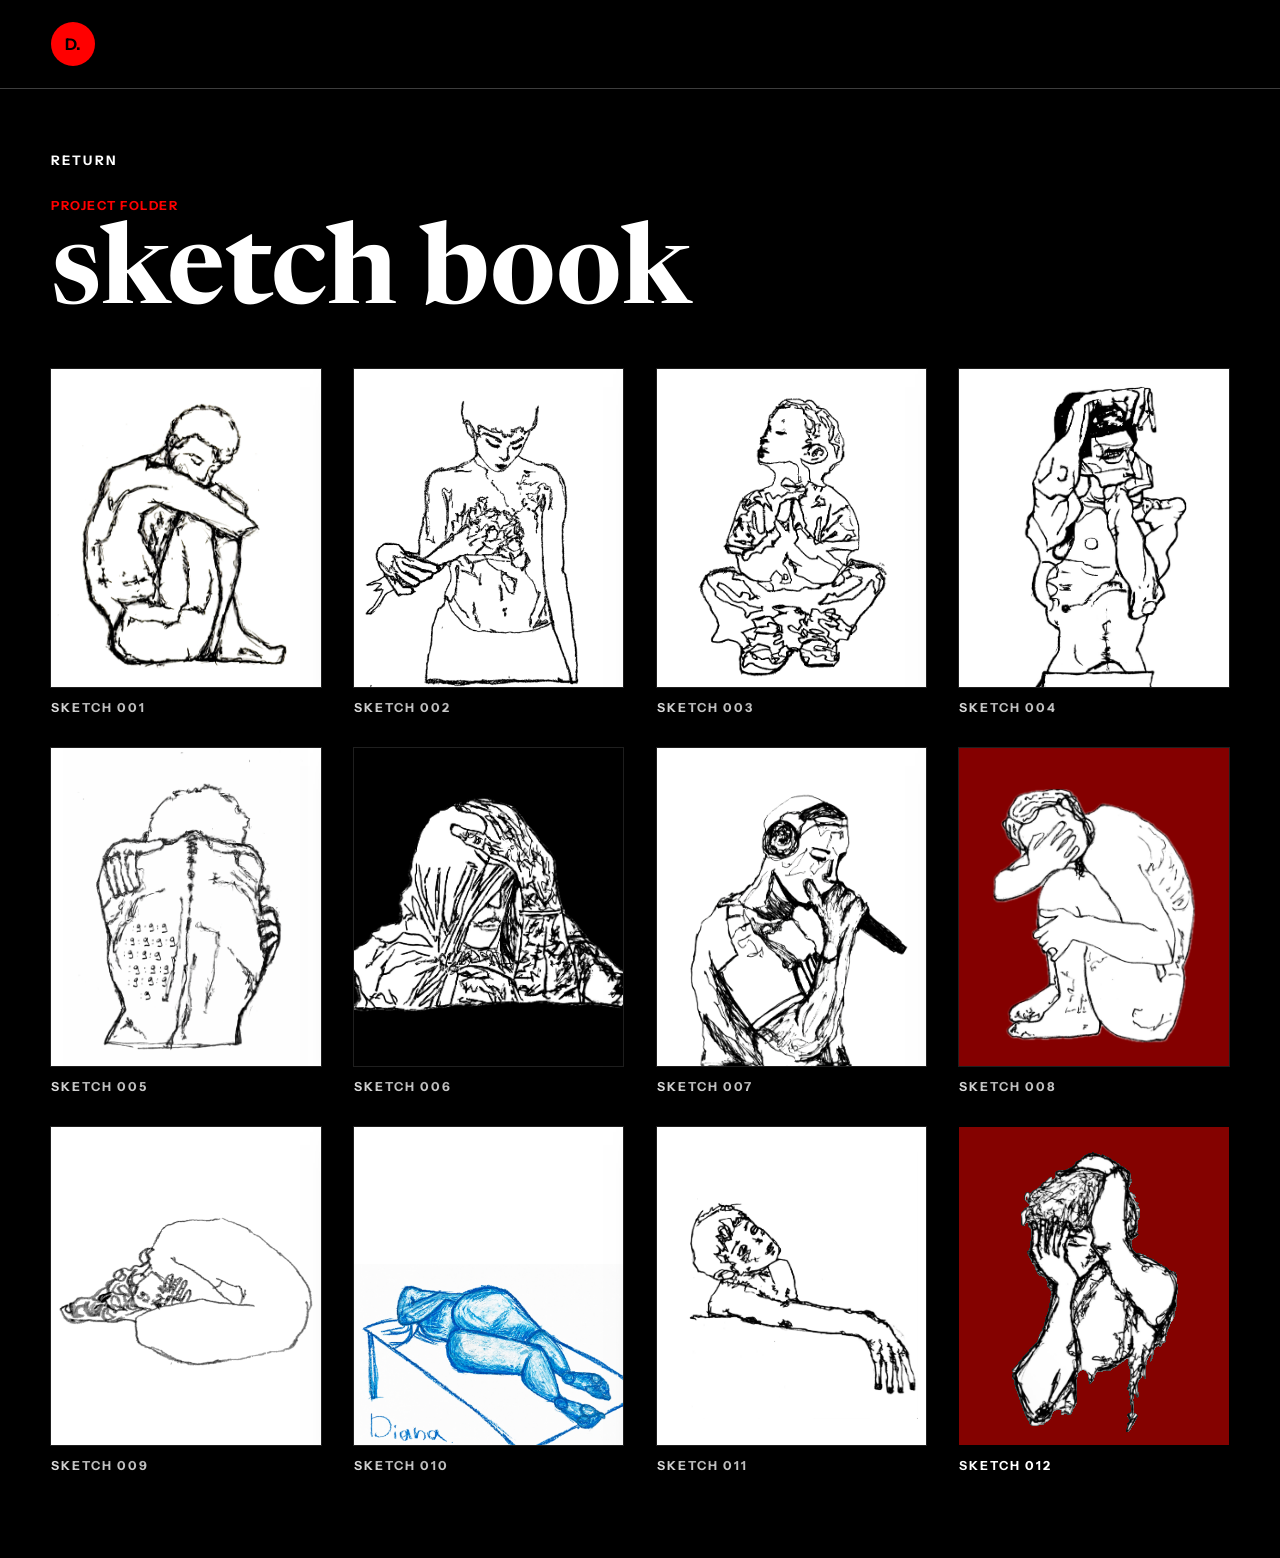
==== commit 5578ddd3: "Add sketch 012 to sketch book" ====
--- a/black-book-all.html
+++ b/black-book-all.html
@@ -3,6 +3,7 @@
   <head>
     <meta charset="UTF-8" />
     <meta name="viewport" content="width=device-width, initial-scale=1.0" />
+    <meta name="color-scheme" content="only light" />
     <title>sketch book view all | Diana Krieger</title>
     <link rel="preconnect" href="https://fonts.googleapis.com" />
     <link rel="preconnect" href="https://fonts.gstatic.com" crossorigin />
@@ -10,9 +11,18 @@
       href="https://fonts.googleapis.com/css2?family=Instrument+Sans:wght@400;500;600;700;800;900&family=Newsreader:opsz,wght@6..72,500;6..72,650&display=swap"
       rel="stylesheet"
     />
-    <link rel="stylesheet" href="styles.css?v=20260827-sketch-011-centered" />
+    <link rel="stylesheet" href="styles.css?v=20260916-sketch-012-ink-key" />
   </head>
   <body class="archive-page sketch-book-page sketch-book-all-page">
+    <svg width="0" height="0" aria-hidden="true" focusable="false">
+      <filter id="sketch-12-red-key" color-interpolation-filters="sRGB">
+        <feColorMatrix in="SourceGraphic" type="matrix" values="1 0 0 0 0  0 1 0 0 0  0 0 1 0 0  -1 1 0 0 1" />
+        <feComponentTransfer result="keyed">
+          <feFuncA type="discrete" tableValues="0 0 0 0 0 0 0 0 0 0 0 0 0 1 1 1 1 1 1 1" />
+        </feComponentTransfer>
+        <feComposite in="keyed" in2="SourceGraphic" operator="in" />
+      </filter>
+    </svg>
     <header class="site-header is-scrolled">
       <span class="brand" aria-label="Diana Krieger">D.</span>
       <nav class="site-nav" aria-label="Primary navigation">
@@ -98,6 +108,12 @@
           </span>
           <h2>sketch 011</h2>
         </article>
+        <article class="studio-artwork mark-twelve">
+          <span class="studio-piece">
+            <img src="assets/sketch-12.jpg" alt="Black-and-white figure drawing on a deep red background" width="1028" height="1447" loading="lazy" />
+          </span>
+          <h2>sketch 012</h2>
+        </article>
       </section>
     </main>
     <script src="artwork-lock.js"></script>
--- a/styles.css
+++ b/styles.css
@@ -9,7 +9,7 @@
   --red-soft: #ffd6d8;
   --cream: #ffffff;
   --shadow: 0 24px 60px rgba(5, 5, 5, 0.16);
-  color-scheme: light;
+  color-scheme: only light;
   font-family: "Instrument Sans", Arial, sans-serif;
 }
 
@@ -18,6 +18,7 @@
 }
 
 html {
+  color-scheme: only light;
   scroll-behavior: smooth;
 }
 
@@ -1508,6 +1509,20 @@
   width: 100%;
 }
 
+/* Prevent a white subpixel seam while the first-view artworks are painted. */
+.studio-archive-page.sketch-book-viewer-page .studio-piece {
+  background: #000;
+}
+
+.studio-archive-page.sketch-book-viewer-page .studio-piece img {
+  height: calc(100% + 2px);
+  inset: -1px;
+  max-width: none;
+  position: absolute;
+  transform: none;
+  width: calc(100% + 2px);
+}
+
 .studio-archive-fixed-page {
   height: 100svh;
   overflow: hidden;
@@ -1668,6 +1683,18 @@
   object-fit: contain;
   object-position: center center;
   transform: translateX(-3%);
+}
+
+.sketch-book-page .mark-twelve .studio-piece {
+  aspect-ratio: 1 / 1.18;
+  background: #840200;
+  box-shadow: none;
+}
+
+.sketch-book-page .mark-twelve .studio-piece img {
+  filter: url("#sketch-12-red-key") grayscale(1);
+  object-fit: contain;
+  object-position: center center;
 }
 
 .sketch-book-viewer-page {
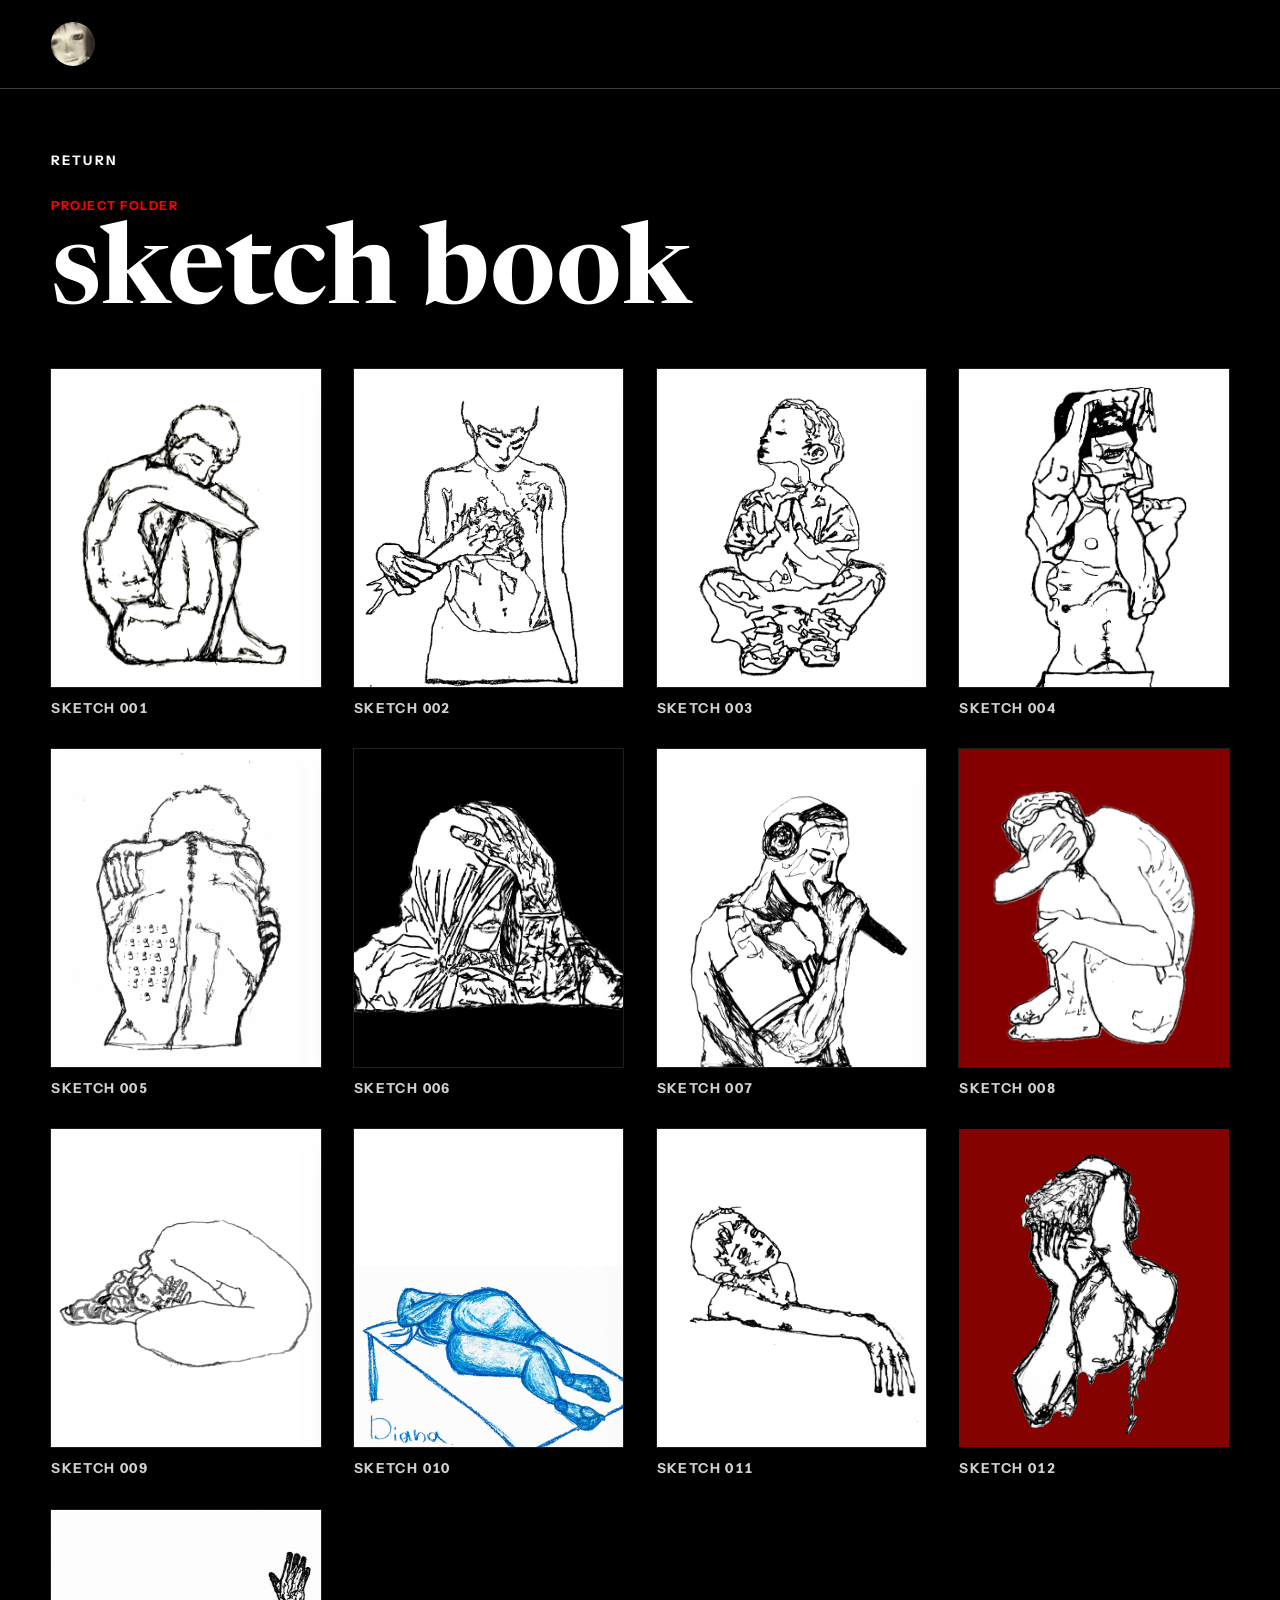
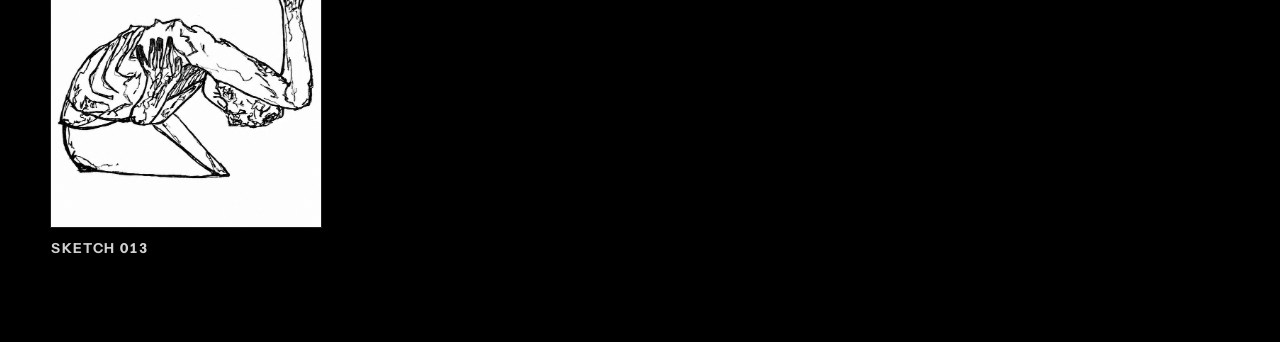
==== commit fe64ad56: "Add sketch 013 to sketch book" ====
--- a/black-book-all.html
+++ b/black-book-all.html
@@ -11,7 +11,7 @@
       href="https://fonts.googleapis.com/css2?family=Instrument+Sans:wght@400;500;600;700;800;900&family=Newsreader:opsz,wght@6..72,500;6..72,650&display=swap"
       rel="stylesheet"
     />
-    <link rel="stylesheet" href="styles.css?v=20260916-sketch-012-ink-key" />
+    <link rel="stylesheet" href="styles.css?v=20261105-sketch-labels-grey" />
   </head>
   <body class="archive-page sketch-book-page sketch-book-all-page">
     <svg width="0" height="0" aria-hidden="true" focusable="false">
@@ -114,6 +114,12 @@
           </span>
           <h2>sketch 012</h2>
         </article>
+        <article class="studio-artwork mark-thirteen">
+          <span class="studio-piece">
+            <img src="assets/sketch-13-v3.png" alt="Black ink figure drawing centered on a white sheet" width="1154" height="1363" loading="lazy" />
+          </span>
+          <h2>sketch 013</h2>
+        </article>
       </section>
     </main>
     <script src="artwork-lock.js"></script>
--- a/styles.css
+++ b/styles.css
@@ -1066,8 +1066,14 @@
 }
 
 .brand {
-  background: #ff0000;
-  color: #000;
+  background-color: #ff0000;
+  background-image: url("assets/diana-brand-icon.jpg");
+  background-position: center;
+  background-repeat: no-repeat;
+  background-size: cover;
+  color: transparent;
+  font-size: 0;
+  overflow: hidden;
 }
 
 .site-nav,
@@ -1528,6 +1534,13 @@
   overflow: hidden;
 }
 
+.field-notes-page.studio-archive-fixed-page {
+  height: auto;
+  min-height: 100svh;
+  overflow-x: hidden;
+  overflow-y: auto;
+}
+
 .studio-archive-fixed-page .archive-main {
   box-sizing: border-box;
   height: 100svh;
@@ -1536,6 +1549,13 @@
   padding-top: 112px;
 }
 
+.field-notes-page.studio-archive-fixed-page .archive-main {
+  height: auto;
+  min-height: 100svh;
+  overflow: visible;
+  padding-bottom: 86px;
+}
+
 .studio-archive-fixed-page .archive-nav-row {
   margin-bottom: 22px;
 }
@@ -1574,6 +1594,10 @@
 
 .field-notes-page .mark-four .studio-piece {
   aspect-ratio: 1179 / 774;
+}
+
+.field-notes-page .mark-noname-one .studio-piece {
+  aspect-ratio: 2775 / 2109;
 }
 
 .field-notes-page .mark-five .studio-piece {
@@ -1695,6 +1719,35 @@
   filter: url("#sketch-12-red-key") grayscale(1);
   object-fit: contain;
   object-position: center center;
+}
+
+.sketch-book-page .mark-thirteen .studio-piece {
+  aspect-ratio: 1 / 1.18;
+  background: #fff;
+}
+
+.sketch-book-page .mark-thirteen .studio-piece img {
+  object-fit: contain;
+  object-position: center center;
+  transform: translate(-1%, 2%) scale(1.52);
+  transform-origin: center center;
+}
+
+.sketch-book-page .studio-artwork h2 {
+  color: #d0d0d0 !important;
+  filter: none;
+  font-feature-settings: "tnum" 1;
+  font-size: 0.86rem;
+  font-weight: 900;
+  font-variant-numeric: tabular-nums;
+  letter-spacing: 0.1em;
+  mix-blend-mode: normal;
+  opacity: 1;
+  position: relative;
+  text-shadow: none;
+  -webkit-font-smoothing: none;
+  -webkit-text-stroke: 0;
+  -webkit-text-fill-color: #d0d0d0;
 }
 
 .sketch-book-viewer-page {
